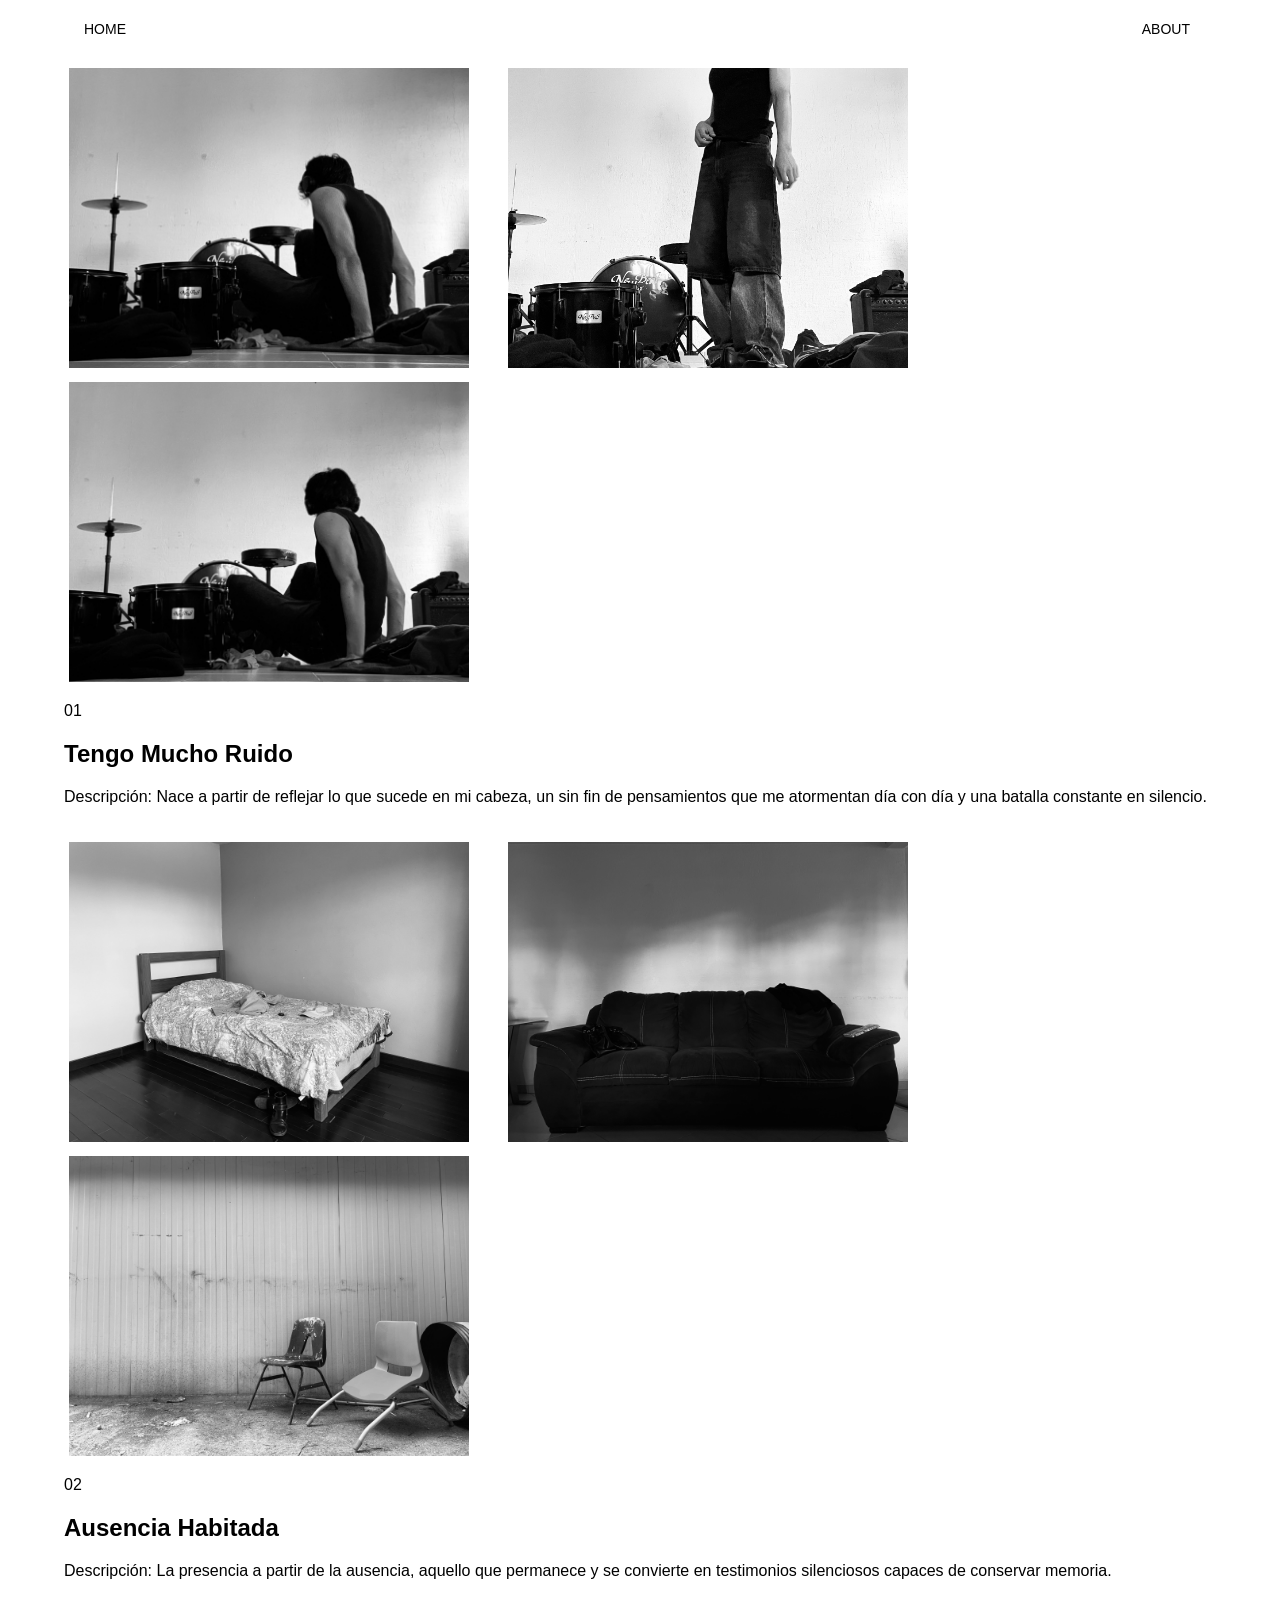
==== salas.html @ e851dbf2 "Add files via upload" ====
<!DOCTYPE html>
<html lang='es'>

<head>
    <meta charset='utf-8'>
    <meta name='viewport' content='width=device-width, initial-scale=1'>
    <title>Portafolio de Artista</title>
    <link rel='stylesheet' href='style.css'>
    <link rel='icon' type='image/x-icon' href='https://images.icon-icons.com/2488/PNG/512/digital_art_icon_150102.png'&gt;
</head>
<body>
    <header>
        <nav>
            <a href="salas.html" class="logo">HOME</a>

            <button id="aboutButton">
                ABOUT
            </button>
        </nav>
        <!-- Menu de navegación -->
    </header>
    <main>

        <section class="obras">
            <div class='obra' id='obra1'>
                <div class="imagen-obra">
                    <img src="../assets/tmdos.jpg" alt="Imagen de la obra" width="400px">
                    <img src="../assets/tmuno.jpg" alt="Imagen de la obra" width="400px">
                    <img src="../assets/tmtres.jpg" alt="Imagen de la obra" width="400px">
                </div>
                <div class="descripción-obra">
                    <p class="numero-obra">01</p>

                    <h2>
                        Tengo Mucho Ruido
                    </h2>
                     <p>
                        Descripción: Nace a partir de reflejar lo que sucede en mi cabeza, un sin fin de pensamientos que me atormentan día con día y una batalla constante en silencio.
                    </p>
                </div>
            </div>
            <div class='obra' id='obra2'>
                <div class="imagen-obra">
                    <img src="../assets/uno.jpg" alt="Imagen de la obra" width="400px" height="300px">
                    <img src="../assets/dos.jpg" alt="Imagen de la obra" width="400px" height="300px">
                    <img src="../assets/tres.jpg" alt="Imagen de la obra" width="400px" height="300px">
                </div>
                <div class="descripción-obra">
                    <p class="numero-obra">02</p>

                    <h2>
                        Ausencia Habitada
                    </h2>
                     <p>
                        Descripción: La presencia a partir de la ausencia, aquello que permanece y se convierte en testimonios silenciosos capaces de conservar memoria.
                    </p>
                </div>
            </div>
        
            </div>
        </section>


        <section class="about">
            <!-- Statement de artista -->
        </section>
        </main>

    <footer>
        <!-- Licencia de uso -->
    </footer>
</body>

</html>
---- style.css ----
/* GENERAL STYLES */
* {
    box-sizing: border-box;
}

html {
    scroll-behavior: smooth;
}

body {
    margin: 0% 5%;
    font-family: Arial, Helvetica, sans-serif;
    background-color: #ffffff;
    color: rgb(0, 0, 0)
}


/* HEADER STYLES */

header {
    padding: 20px 20px;
}

nav {
    display: flex;
    justify-content: space-between;
    align-items: center;
}

nav a,
nav button {
    color: rgb(0, 0, 0);
    font-family: inherit;
    font-size: 14px;
    cursor: pointer;
    text-decoration: none;
    background: none;
    border: none;
}

nav a:hover,
nav button:hover {
    opacity: 0.5;
}



/* OBRAS STYLES */

.obras {
    display: grid;
  grid-template-rows: repeat(3, 1fr);
  gap: 10px;
  
}
img{
    margin-right: 30px;
    margin-top: 10px;
    margin-left: 5px;
}
div {
    background-color: #ffffff;

}
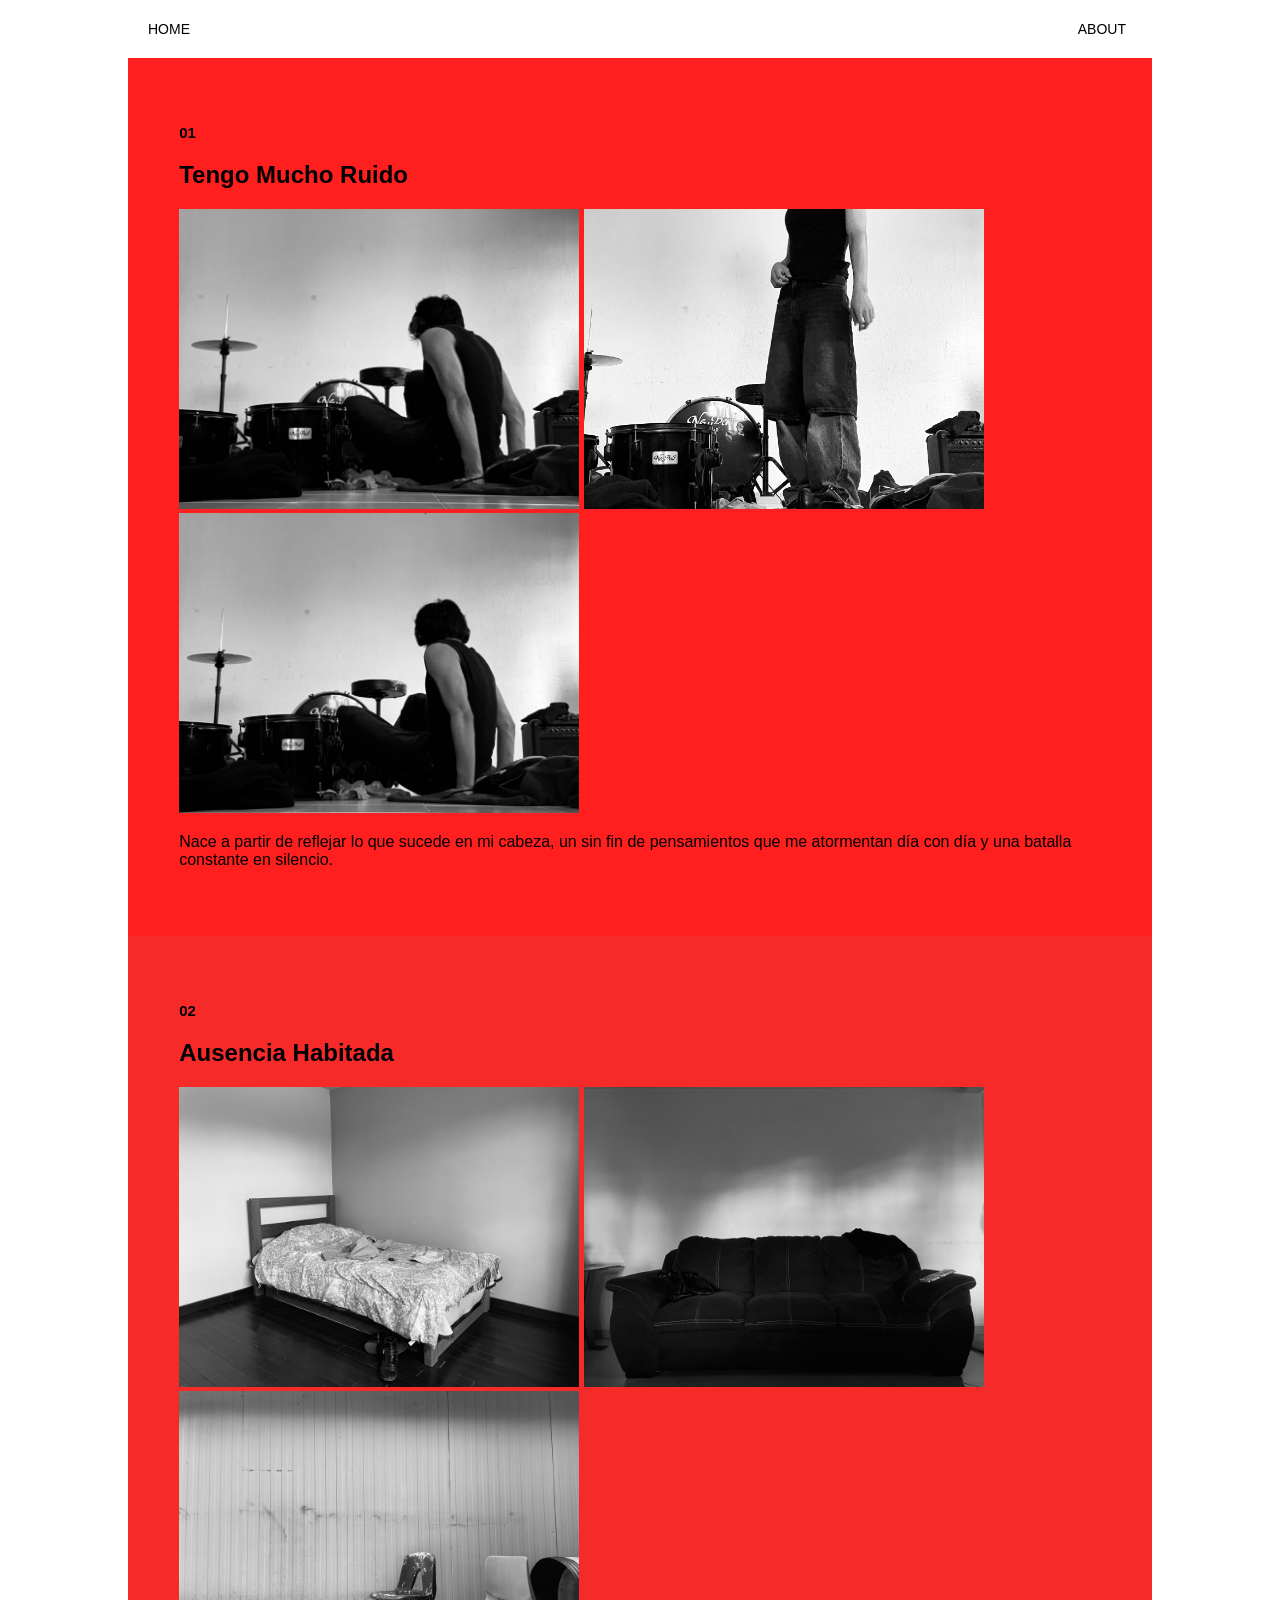
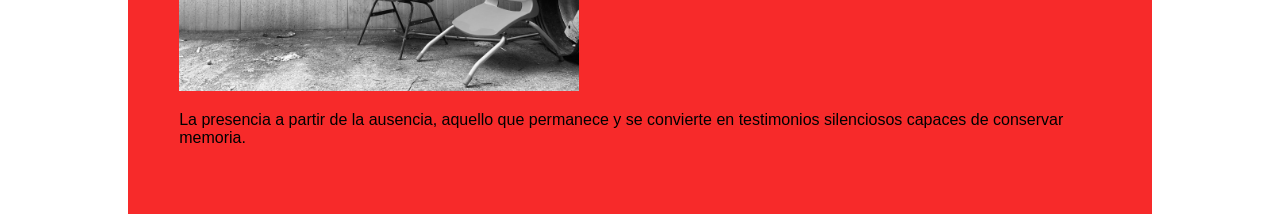
==== commit 5603619b: "uno" ====
--- a/salas.html
+++ b/salas.html
@@ -4,9 +4,9 @@
 <head>
     <meta charset='utf-8'>
     <meta name='viewport' content='width=device-width, initial-scale=1'>
-    <title>Portafolio de Artista</title>
+    <title>Enrique Salas Galindo</title>
     <link rel='stylesheet' href='style.css'>
-    <link rel='icon' type='image/x-icon' href='https://images.icon-icons.com/2488/PNG/512/digital_art_icon_150102.png'&gt;
+    <link rel='icon' type='image/x-icon' href='https://images.icon-icons.com/2488/PNG/512/digital_art_icon_150102.png'>
 </head>
 <body>
     <header>
@@ -23,36 +23,35 @@
 
         <section class="obras">
             <div class='obra' id='obra1'>
-                <div class="imagen-obra">
+                <div class="descripción-obra">
+                    <p class="numero-obra">01</p>
+                    <h2>
+                        Tengo Mucho Ruido
+                    </h2>
+                    <div class="imagen-obra">
                     <img src="../assets/tmdos.jpg" alt="Imagen de la obra" width="400px">
                     <img src="../assets/tmuno.jpg" alt="Imagen de la obra" width="400px">
                     <img src="../assets/tmtres.jpg" alt="Imagen de la obra" width="400px">
-                </div>
-                <div class="descripción-obra">
-                    <p class="numero-obra">01</p>
-
-                    <h2>
-                        Tengo Mucho Ruido
-                    </h2>
+                     </div>
                      <p>
-                        Descripción: Nace a partir de reflejar lo que sucede en mi cabeza, un sin fin de pensamientos que me atormentan día con día y una batalla constante en silencio.
+                       Nace a partir de reflejar lo que sucede en mi cabeza, un sin fin de pensamientos que me atormentan día con día y una batalla constante en silencio.
                     </p>
                 </div>
             </div>
             <div class='obra' id='obra2'>
-                <div class="imagen-obra">
+                <div class="descripción-obra">
+                    <p class="numero-obra">02</p>
+                    <h2>
+                        Ausencia Habitada
+                    </h2>
+                    <div class="imagen-obra">
                     <img src="../assets/uno.jpg" alt="Imagen de la obra" width="400px" height="300px">
                     <img src="../assets/dos.jpg" alt="Imagen de la obra" width="400px" height="300px">
                     <img src="../assets/tres.jpg" alt="Imagen de la obra" width="400px" height="300px">
                 </div>
-                <div class="descripción-obra">
-                    <p class="numero-obra">02</p>
 
-                    <h2>
-                        Ausencia Habitada
-                    </h2>
                      <p>
-                        Descripción: La presencia a partir de la ausencia, aquello que permanece y se convierte en testimonios silenciosos capaces de conservar memoria.
+                        La presencia a partir de la ausencia, aquello que permanece y se convierte en testimonios silenciosos capaces de conservar memoria.
                     </p>
                 </div>
             </div>
--- a/style.css
+++ b/style.css
@@ -8,7 +8,7 @@
 }
 
 body {
-    margin: 0% 5%;
+    margin: 0% 10%;
     font-family: Arial, Helvetica, sans-serif;
     background-color: #ffffff;
     color: rgb(0, 0, 0)
@@ -47,18 +47,22 @@
 
 /* OBRAS STYLES */
 
-.obras {
-    display: grid;
-  grid-template-rows: repeat(3, 1fr);
-  gap: 10px;
-  
+.numero-obra{
+    font-size: 15px;
+    font-weight: bold;
 }
-img{
+.obra{
+    background: #ff1f1f;
+    padding: 5%;
+}
+.obras-img{
     margin-right: 30px;
     margin-top: 10px;
     margin-left: 5px;
+    display: grid;
+    grid-template-rows: repeat(3, 1fr);
+    gap: 10px;
 }
-div {
-    background-color: #ffffff;
-
-}+#obra2{
+    background: rgb(247, 42, 42);
+}
